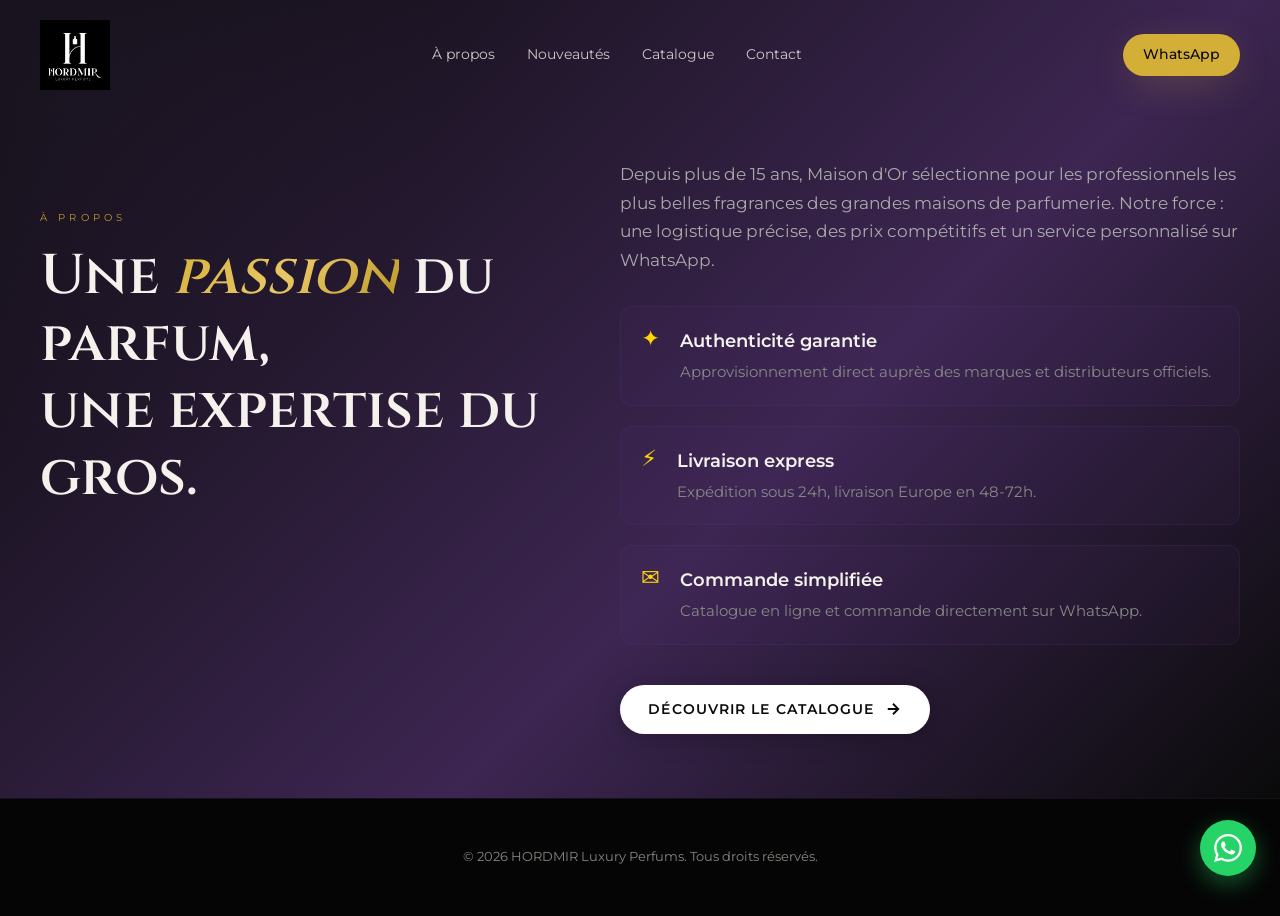
==== hordmir_ameliore/a-propos.html @ 3cbe3b8d "Refactor index.html and script.js; remove unused filters and update navigation links" ====
<!doctype html>
<html lang="fr">

<head>
  <meta charset="utf-8" />
  <meta name="viewport" content="width=device-width, initial-scale=1, viewport-fit=cover" />
  <title>À propos — HORDMIR Luxury Perfums</title>
  <meta name="description"
    content="HORDMIR : grossiste en parfums de luxe depuis plus de 15 ans. Authenticité, livraison express, commande WhatsApp." />

  <link rel="preconnect" href="https://fonts.googleapis.com" />
  <link rel="preconnect" href="https://fonts.gstatic.com" crossorigin />
  <link
    href="https://fonts.googleapis.com/css2?family=Cinzel:wght@400;600;700&family=Cormorant+Garamond:ital,wght@0,400;0,500;0,600;1,400;1,500&family=Montserrat:wght@300;400;500;600&display=swap"
    rel="stylesheet" />
  <link rel="stylesheet" href="style.css" />
</head>

<body>
  <header class="header">
    <div class="container header-inner">
      <a href="index.html#hero" class="logo"><img src="logo.jpeg" alt="HORDMIR Luxury Perfums" class="logo-img" /></a>
      <button class="menu-toggle" aria-label="Ouvrir le menu" aria-expanded="false">
        <span></span>
        <span></span>
        <span></span>
      </button>
      <nav class="nav" aria-label="Navigation principale">
        <a href="a-propos.html" aria-current="page">À propos</a>
        <a href="index.html#nouveautes">Nouveautés</a>
        <a href="index.html#catalogue">Catalogue</a>
        <a href="index.html#contact">Contact</a>
      </nav>
      <div class="header-actions">
        <a class="btn-wa" data-wa="default" href="#">WhatsApp</a>
      </div>
    </div>
  </header>

  <main>
    <section id="about" class="section about about--page-start">
      <div class="container about-grid">

        <div class="about-left">
          <p class="eyebrow">À propos</p>

          <h2 class="about-title">
            Une <span class="gold-gradient italic">passion</span> du parfum,<br />
            une expertise du gros.
          </h2>
        </div>

        <div class="about-right">
          <div class="about-text">
            <p>
              Depuis plus de 15 ans, Maison d'Or sélectionne pour les professionnels les plus belles
              fragrances des grandes maisons de parfumerie. Notre force : une logistique précise, des
              prix compétitifs et un service personnalisé sur WhatsApp.
            </p>
          </div>

          <div class="about-features">

            <div class="feature">
              <div class="feature-icon">✦</div>
              <div>
                <div class="feature-title">Authenticité garantie</div>
                <div class="feature-desc">
                  Approvisionnement direct auprès des marques et distributeurs officiels.
                </div>
              </div>
            </div>

            <div class="feature">
              <div class="feature-icon">⚡</div>
              <div>
                <div class="feature-title">Livraison express</div>
                <div class="feature-desc">
                  Expédition sous 24h, livraison Europe en 48-72h.
                </div>
              </div>
            </div>

            <div class="feature">
              <div class="feature-icon">✉</div>
              <div>
                <div class="feature-title">Commande simplifiée</div>
                <div class="feature-desc">
                  Catalogue en ligne et commande directement sur WhatsApp.
                </div>
              </div>
            </div>

          </div>

          <p class="about-cta-wrap">
            <a class="btn-primary" href="index.html#catalogue">
              DÉCOUVRIR LE CATALOGUE
              <svg width="18" height="18" viewBox="0 0 24 24" fill="none" stroke="currentColor" stroke-width="2.5">
                <path d="M5 12h14M12 5l7 7-7 7" />
              </svg>
            </a>
          </p>
        </div>

      </div>
    </section>
  </main>

  <footer class="footer">
    <div class="container">
      © <span id="year"></span> HORDMIR Luxury Perfums. Tous droits réservés.
    </div>
  </footer>

  <a class="fab" data-wa="default" href="#" aria-label="Contacter sur WhatsApp">
    <svg viewBox="0 0 24 24" fill="currentColor" aria-hidden="true">
      <path
        d="M17.472 14.382c-.297-.149-1.758-.867-2.03-.967-.273-.099-.471-.148-.67.15-.197.297-.767.966-.94 1.164-.173.199-.347.223-.644.075-.297-.15-1.255-.463-2.39-1.475-.883-.788-1.48-1.761-1.653-2.059-.173-.297-.018-.458.13-.606.134-.133.298-.347.446-.52.149-.174.198-.298.298-.497.099-.198.05-.371-.025-.52-.075-.149-.669-1.612-.916-2.207-.242-.579-.487-.5-.669-.51-.173-.008-.371-.01-.57-.01-.198 0-.52.074-.792.372-.272.297-1.04 1.016-1.04 2.479 0 1.462 1.065 2.875 1.213 3.074.149.198 2.096 3.2 5.077 4.487.709.306 1.262.489 1.694.625.712.227 1.36.195 1.871.118.571-.085 1.758-.719 2.006-1.413.248-.694.248-1.289.173-1.413-.074-.124-.272-.198-.57-.347m-5.421 7.403h-.004a9.87 9.87 0 01-5.031-1.378l-.361-.214-3.741.982.999-3.648-.235-.374a9.86 9.86 0 01-1.51-5.26c.001-5.45 4.436-9.884 9.888-9.884 2.64 0 5.122 1.03 6.988 2.898a9.825 9.825 0 012.893 6.994c-.003 5.45-4.437 9.884-9.885 9.884m8.413-18.297A11.815 11.815 0 0012.05 0C5.495 0 .16 5.335.157 11.892c0 2.096.547 4.142 1.588 5.945L.057 24l6.305-1.654a11.882 11.882 0 005.683 1.448h.005c6.554 0 11.89-5.335 11.893-11.893a11.821 11.821 0 00-3.48-8.413z" />
    </svg>
  </a>

  <script src="data.js"></script>
  <script src="script.js"></script>
</body>

</html>
---- hordmir_ameliore/style.css ----
/* ========== Tokens ========== */
:root {
  --black: #0A0A0A;
  --anthracite: #1A1A1A;
  --purple: #5B3A7A;
  --purple-dark: #3D2652;
  --purple-deep: #1E1228;
  --gold: #D4AF37;
  --gold-light: #E8C766;
  --ivory: #F5F2ED;
  --muted: #8A8580;
  --border: rgba(212, 175, 55, 0.15);
  --gold-gradient: linear-gradient(135deg, #D4AF37 0%, #E8C766 50%, #B8941F 100%);
  --card-gradient: linear-gradient(180deg, rgba(26, 26, 26, 0.6), rgba(10, 10, 10, 0.4));
  --shadow-gold: 0 10px 40px -10px rgba(212, 175, 55, 0.35);

  /* Violet-noir dégradés */
  --grad-vn-1: linear-gradient(160deg, #0A0A0A 0%, #1E1228 50%, #0A0A0A 100%);
  --grad-vn-2: linear-gradient(135deg, #0A0A0A 0%, #3D2652 60%, #0A0A0A 100%);
  --grad-vn-3: linear-gradient(180deg, #1E1228 0%, #0A0A0A 100%);
  --grad-vn-4: linear-gradient(180deg, #0A0A0A 0%, #2A1940 50%, #0A0A0A 100%);
  --grad-vn-5: linear-gradient(160deg, #1E1228 0%, #0A0A0A 40%, #2A1940 100%);

  --font-display: 'Cinzel', Georgia, serif;
  --font-serif: 'Cormorant Garamond', Georgia, serif;
  --font-sans: 'Montserrat', system-ui, sans-serif;
}

/* ========== Reset ========== */
*, *::before, *::after { box-sizing: border-box; margin: 0; padding: 0; }
html { scroll-behavior: smooth; -webkit-text-size-adjust: 100%; overflow-x: hidden; width: 100%; }
body {
  background: var(--black);
  color: var(--ivory);
  font-family: var(--font-sans);
  font-size: 16px;
  line-height: 1.6;
  -webkit-font-smoothing: antialiased;
  overflow-x: hidden;
  width: 100%;
  position: relative;
}
img { max-width: 100%; height: auto; display: block; }
a { color: inherit; text-decoration: none; }
button, input, select { font: inherit; color: inherit; }

h1, h2 { font-family: var(--font-display); font-weight: 600; line-height: 1.15; }
h3, h4 { font-family: var(--font-serif); font-weight: 500; line-height: 1.15; }

.container { max-width: 1280px; margin: 0 auto; padding: 0 1rem; width: 100%; }
@media (min-width: 480px) { .container { padding: 0 1.5rem; } }
@media (min-width: 1024px) { .container { padding: 0 2.5rem; } }

.gold-gradient {
  background: var(--gold-gradient);
  -webkit-background-clip: text;
  background-clip: text;
  color: transparent;
}
.italic { font-style: italic; }

/* ========== Header ========== */
.header {
  position: fixed; top: 0; left: 0; right: 0; z-index: 50;
  background: transparent;
  backdrop-filter: blur(0px);
  border-bottom: 1px solid transparent;
  transition: background 0.4s ease, backdrop-filter 0.4s ease, border-color 0.4s ease;
  width: 100%;
}
.header.scrolled {
  background: rgba(10, 10, 10, 0.92);
  backdrop-filter: blur(12px);
  border-bottom: 1px solid rgba(91, 58, 122, 0.3);
}
.header-inner {
  display: flex; align-items: center; justify-content: space-between;
  height: 80px;
  padding: 0 1rem;
}
@media (min-width: 480px) {
  .header-inner {
    height: 100px;
    padding: 0 1.5rem;
  }
}
@media (min-width: 1024px) {
  .header-inner {
    height: 110px;
    padding: 0 2.5rem;
  }
}

.logo {
  display: flex;
  align-items: center;
  justify-content: center;
  flex-shrink: 0;
  height: 70px;
}

.logo-img {
  height: 100%;
  width: auto;
  max-width: 180px;
  object-fit: contain;
}

.nav { display: none; gap: 1.5rem; }
.nav a { font-size: 0.85rem; color: rgba(245, 242, 237, 0.8); transition: color .2s; }
.nav a:hover { color: var(--gold); }
@media (min-width: 768px) { 
  .nav { 
    display: flex;
    gap: 2rem;
  } 
}

.header-actions { display: flex; align-items: center; gap: 0.75rem; }

.btn-wa {
  display: none;
  align-items: center; gap: 0.5rem;
  padding: 0.5rem 1rem;
  background: var(--gold);
  color: var(--black);
  border-radius: 999px;
  font-size: 0.75rem; font-weight: 500;
  box-shadow: var(--shadow-gold);
  transition: opacity .2s;
  border: none; cursor: pointer;
  white-space: nowrap;
}
.btn-wa:hover { opacity: 0.9; }
@media (min-width: 640px) { 
  .btn-wa { 
    display: inline-flex;
    padding: 0.625rem 1.25rem;
    font-size: 0.85rem;
  } 
}

/* ========== Hero ========== */
.hero {
  position: relative;
  min-height: 100vh;
  background: radial-gradient(ellipse 90% 100% at 65% 50%, #07010c 0%, #0d0712 45%, #000000 100%);
  overflow: hidden;
  display: flex;
  align-items: center;
  width: 100%;
}

.hero::before {
  content: '';
  position: absolute;
  inset: 0;
  background-image: url("data:image/svg+xml,%3Csvg viewBox='0 0 200 200' xmlns='http://www.w3.org/2000/svg'%3E%3Cfilter id='n'%3E%3CfeTurbulence type='fractalNoise' baseFrequency='0.9' numOctaves='4' stitchTiles='stitch'/%3E%3C/filter%3E%3Crect width='100%25' height='100%25' filter='url(%23n)' opacity='0.04'/%3E%3C/svg%3E");
  opacity: 0.4;
  pointer-events: none;
  z-index: 0;
}

.hero-inner {
  position: relative;
  z-index: 2;
  display: grid;
  grid-template-columns: 1fr;
  min-height: 100vh;
  align-items: center;
  gap: 2rem;
  padding: 80px 1rem 3rem;
  width: 100%;
}

@media (min-width: 768px) {
  .hero-inner {
    grid-template-columns: 55% 45%;
    gap: 0;
    padding: 70px 1.5rem 2rem;
  }
}

.hero-content {
  padding: 0;
  display: flex;
  flex-direction: column;
  justify-content: center;
  text-align: center;
}

@media (min-width: 768px) {
  .hero-content {
    padding: 0 2rem 0 0;
    text-align: left;
  }
}

.eyebrow {
  font-family: var(--font-sans);
  font-size: 0.65rem;
  letter-spacing: 0.4em;
  text-transform: uppercase;
  color: rgba(212, 175, 55, 0.85);
  margin-bottom: 1rem;
}

.hero h1 {
  font-family: var(--font-display);
  font-size: clamp(2.5rem, 8vw, 7.5rem);
  font-weight: 700;
  letter-spacing: 0.02em;
  color: #fff;
  line-height: 0.95;
  margin-bottom: 1.25rem;
  text-transform: uppercase;
}

.hero-description {
  font-family: var(--font-sans);
  color: rgba(245, 242, 237, 0.6);
  font-size: clamp(0.9rem, 2vw, 1rem);
  font-weight: 300;
  margin-bottom: 1.75rem;
  line-height: 1.8;
  max-width: 370px;
  margin-left: auto;
  margin-right: auto;
}

@media (min-width: 768px) {
  .hero-description {
    margin-left: 0;
  }
}

.hero-actions {
  display: flex;
  flex-wrap: wrap;
  gap: 1rem;
  align-items: center;
  justify-content: center;
  margin-bottom: 2rem;
}

@media (min-width: 768px) {
  .hero-actions {
    justify-content: flex-start;
  }
}

.btn-primary {
  display: inline-flex;
  align-items: center;
  gap: 0.6rem;
  padding: 0.875rem 1.75rem;
  background: #fff;
  color: #0A0A0A;
  border-radius: 999px;
  font-family: var(--font-sans);
  font-weight: 600;
  font-size: clamp(0.75rem, 1.5vw, 0.85rem);
  letter-spacing: 0.08em;
  text-transform: uppercase;
  border: none;
  cursor: pointer;
  transition: background .2s, transform .2s;
  box-shadow: 0 4px 24px rgba(0,0,0,0.25);
}

.btn-primary:hover {
  background: #F5F2ED;
  transform: translateY(-2px);
}

.hero-stats-inline {
  display: flex;
  align-items: center;
  justify-content: center;
  gap: 1.5rem;
  padding-top: 1.5rem;
  border-top: 1px solid rgba(212,175,55,0.2);
  flex-wrap: wrap;
}

@media (min-width: 768px) {
  .hero-stats-inline {
    justify-content: flex-start;
    gap: 1.75rem;
    padding-top: 2rem;
  }
}

.hsi { display: flex; flex-direction: column; gap: 0.2rem; }

.hsi-num {
  font-family: var(--font-display);
  font-size: clamp(1.2rem, 3vw, 1.6rem);
  font-weight: 600;
  color: var(--gold);
  line-height: 1;
}

.hsi-lbl {
  font-family: var(--font-sans);
  font-size: 0.6rem;
  letter-spacing: 0.25em;
  text-transform: uppercase;
  color: rgba(245,242,237,0.4);
}

.hsi-div {
  width: 1px;
  height: 36px;
  background: rgba(212,175,55,0.2);
  flex-shrink: 0;
  display: none;
}

@media (min-width: 480px) {
  .hsi-div {
    display: block;
  }
}

.hero-visual {
  position: relative;
  display: flex;
  align-items: center;
  justify-content: center;
  width: 100%;
}

.hero-product-img {
  width: 80%;
  max-width: 280px;
  height: auto;
  object-fit: contain;
  filter: drop-shadow(-20px 40px 80px rgba(0,0,0,0.6))
          drop-shadow(0 0 60px rgba(91,58,122,0.4));
  position: relative;
  z-index: 2;
}

@media (min-width: 768px) {
  .hero-product-img {
    width: 100%;
    max-width: 490px;
  }
}

/* ========== Sections ========== */
.section {
  padding: 4rem 0;
  width: 100%;
  overflow: hidden;
}

@media (min-width: 768px) {
  .section {
    padding: 7rem 0;
  }
}

.section-head {
  text-align: center;
  margin-bottom: 2.5rem;
  padding: 0 1rem;
}

.section-head h2 {
  font-size: clamp(1.75rem, 4vw, 3rem);
  margin: 0.75rem 0 1rem;
}

.section-head p {
  color: var(--muted);
  max-width: 36rem;
  margin: 0 auto;
  font-size: clamp(0.9rem, 2vw, 1rem);
}

/* ========== About ========== */
.about {
  padding: 4rem 0;
  background: var(--grad-vn-2);
  position: relative;
}

/* Première section (page dédiée) sous header fixe */
.about.about--page-start {
  padding-top: clamp(6.5rem, 12vh + 4rem, 10rem);
}

.about-cta-wrap {
  margin-top: 2.5rem;
}

.about::before {
  content: '';
  position: absolute;
  top: 0; left: 0;
  width: 500px; height: 500px;
  background: radial-gradient(ellipse at top left, rgba(91,58,122,0.18) 0%, transparent 65%);
  pointer-events: none;
}

.about-grid {
  display: grid;
  grid-template-columns: 1fr;
  gap: 3rem;
  position: relative;
  z-index: 1;
}

@media (min-width: 992px) {
  .about-grid {
    grid-template-columns: 1fr 1.2fr;
    align-items: start;
    gap: 4rem;
  }
}

.about-left {
  position: relative;
}

@media (min-width: 992px) {
  .about-left {
    top: 50px;
  }
}

.about-title {
  font-size: clamp(1.75rem, 5vw, 3.5rem);
  line-height: 1.2;
  margin-top: 10px;
}

.about-right {
  width: 100%;
}

.about-text {
  color: #aaa;
  line-height: 1.7;
  font-size: clamp(0.95rem, 2vw, 1.05rem);
}

.about-text p {
  margin-bottom: 20px;
}

.about-features {
  margin-top: 2rem;
  display: grid;
  gap: 1.25rem;
}

.feature {
  display: flex;
  gap: 1.25rem;
  align-items: flex-start;
  padding: 1.25rem;
  border-radius: 12px;
  background: rgba(91, 58, 122, 0.08);
  border: 1px solid rgba(91, 58, 122, 0.2);
  transition: background 0.2s, border-color 0.2s;
}

.feature:hover {
  background: rgba(91, 58, 122, 0.15);
  border-color: rgba(91, 58, 122, 0.35);
}

.feature-icon {
  color: gold;
  font-size: 1.4rem;
  flex-shrink: 0;
  line-height: 1;
}

.feature-title {
  font-weight: 600;
  margin-bottom: 5px;
  font-size: clamp(1rem, 2vw, 1.1rem);
  color: var(--ivory);
}

.feature-desc {
  color: #888;
  font-size: clamp(0.85rem, 1.5vw, 0.95rem);
}

/* ========== New Arrivals ========== */
.nouveautes {
  background: var(--grad-vn-4);
  position: relative;
}

.nouveautes::before {
  content: '';
  position: absolute;
  top: 50%; left: 50%;
  transform: translate(-50%, -50%);
  width: 700px; height: 500px;
  background: radial-gradient(ellipse, rgba(91,58,122,0.14) 0%, transparent 70%);
  pointer-events: none;
}

#new-arrivals-grid {
  position: relative;
  z-index: 1;
}

.parfum-card {
  display: flex;
  flex-direction: column;
  text-decoration: none;
  cursor: pointer;
  border-radius: 12px;
  overflow: hidden;
  background: linear-gradient(160deg, #1a0f24 0%, #111 60%);
  border: 1px solid rgba(91, 58, 122, 0.25);
  transition: transform 0.35s ease, border-color 0.35s ease, box-shadow 0.35s ease;
  height: 100%;
}

.parfum-card:hover {
  transform: translateY(-8px);
  border-color: rgba(91, 58, 122, 0.6);
  box-shadow: 0 20px 50px rgba(91, 58, 122, 0.2);
}

.parfum-img-wrap {
  width: 100%;
  aspect-ratio: 1 / 1.2;
  overflow: hidden;
  position: relative;
  background: #000;
}

.parfum-img-wrap img {
  width: 100%;
  height: 100%;
  object-fit: contain;
  padding: 1.5rem;
  transition: transform 0.5s ease;
}

.parfum-card:hover .parfum-img-wrap img { transform: scale(1.08); }

.parfum-info {
  padding: 1.25rem;
  display: flex;
  flex-direction: column;
  gap: 0.5rem;
  flex: 1;
}

.parfum-brand {
  font-size: 0.65rem;
  font-weight: 600;
  letter-spacing: 0.2em;
  text-transform: uppercase;
  color: var(--gold);
}

.parfum-name {
  font-family: var(--font-serif);
  font-size: 1.25rem;
  font-weight: 500;
  color: var(--ivory);
  line-height: 1.2;
}

.parfum-meta {
  font-size: 0.8rem;
  color: var(--muted);
}

.parfum-divider {
  width: 100%;
  height: 1px;
  background: rgba(212, 175, 55, 0.15);
  margin: 0.5rem 0;
}

.parfum-cta {
  font-size: 0.85rem;
  font-weight: 600;
  color: var(--gold);
  margin-top: auto;
}

/* ========== Catalogue ========== */
#catalogue {
  background: var(--grad-vn-5);
  position: relative;
}

.filters {
  background: rgba(91, 58, 122, 0.08);
  border: 1px solid rgba(91, 58, 122, 0.2);
  border-radius: 1rem;
  padding: 1.25rem;
  display: grid;
  gap: 1rem;
  grid-template-columns: 1fr;
  margin-bottom: 1.5rem;
  position: relative;
  z-index: 1;
}

@media (min-width: 640px) {
  .filters {
    grid-template-columns: repeat(2, 1fr);
  }
}

@media (min-width: 1024px) {
  .filters {
    grid-template-columns: 2fr 1fr auto;
    align-items: end;
  }
}

.filter-label {
  display: block;
  font-size: 0.7rem;
  letter-spacing: 0.15em;
  text-transform: uppercase;
  color: var(--muted);
  margin-bottom: 0.5rem;
}

.filter-input, .filter-select {
  width: 100%;
  background: rgba(10, 10, 10, 0.8);
  border: 1px solid rgba(91, 58, 122, 0.3);
  border-radius: 0.5rem;
  padding: 0.75rem;
  font-size: 0.9rem;
  color: var(--ivory);
  transition: border-color .2s;
}

.filter-input:focus, .filter-select:focus {
  outline: none;
  border-color: var(--gold);
}

.btn-reset {
  padding: 0.75rem 1.25rem;
  border: 1px solid rgba(212, 175, 55, 0.3);
  border-radius: 0.5rem;
  background: transparent;
  color: var(--muted);
  font-size: 0.75rem;
  font-weight: 600;
  letter-spacing: 0.1em;
  text-transform: uppercase;
  cursor: pointer;
  transition: all .2s;
}

.btn-reset:hover {
  color: var(--gold);
  border-color: var(--gold);
  background: rgba(212, 175, 55, 0.05);
}

.table-wrap {
  background: rgba(15, 10, 20, 0.6);
  border: 1px solid rgba(91, 58, 122, 0.2);
  border-radius: 1rem;
  overflow: hidden;
  position: relative;
  z-index: 1;
  width: 100%;
}

.table-scroll {
  overflow-x: auto;
  -webkit-overflow-scrolling: touch;
  width: 100%;
}

table {
  width: 100%;
  border-collapse: collapse;
  font-size: 0.9rem;
  min-width: 700px; /* Force scrollable on small screens */
}

@media (min-width: 768px) {
  table {
    min-width: 100%;
  }
}

thead {
  background: rgba(91, 58, 122, 0.2);
}

th, td {
  text-align: left;
  padding: 1rem;
}

th {
  font-size: 0.7rem;
  letter-spacing: 0.15em;
  text-transform: uppercase;
  color: var(--muted);
  font-weight: 600;
}

tbody tr {
  border-top: 1px solid rgba(91, 58, 122, 0.15);
  transition: background .2s;
}

tbody tr:hover {
  background: rgba(91, 58, 122, 0.1);
}

.cell-ref { font-family: monospace; color: var(--muted); font-size: 0.8rem; }
.cell-brand { color: var(--gold); font-weight: 600; }
.cell-name { font-family: var(--font-serif); font-size: 1.05rem; }



/* Visibility helpers for table */
.hide-sm { display: none; }
.hide-md { display: none; }

@media (min-width: 640px) {
  .hide-sm { display: table-cell; }
}
@media (min-width: 1024px) {
  .hide-md { display: table-cell; }
}

/* ========== Contact ========== */
.contact {
  background: linear-gradient(180deg, #0A0A0A 0%, #1E1228 40%, #2A1940 70%, #0A0A0A 100%);
  position: relative;
}

.contact-grid {
  display: flex;
  flex-direction: column;
  gap: 3rem;
  align-items: center;
  max-width: 600px;
  margin: 0 auto;
}

.contact-left {
  text-align: center;
  width: 100%;
}

.contact-right {
  width: 100%;
  display: flex;
  justify-content: center;
}

.contact-intro {
  text-align: center;
}

.contact-info-blocks {
  display: flex;
  flex-wrap: wrap;
  justify-content: center;
  gap: 2rem;
  margin-top: 2rem;
}

.info-block {
  display: flex;
  align-items: center;
  gap: 0.75rem;
  text-align: left;
  min-width: 180px;
}

/* icône */
.info-icon {
  width: 42px;
  height: 42px;
}

/* texte */
.info-block strong {
  font-size: 0.65rem;
}

.info-block span {
  font-size: 0.85rem;
}


.info-icon {
  width: 40px; height: 40px;
  background: rgba(212, 175, 55, 0.1);
  border: 1px solid rgba(212, 175, 55, 0.2);
  border-radius: 10px;
  display: flex; align-items: center; justify-content: center;
  color: var(--gold);
  flex-shrink: 0;
}

.info-block strong { display: block; font-size: 0.75rem; color: var(--muted); text-transform: uppercase; letter-spacing: 0.1em; }
.info-block span { color: var(--ivory); font-weight: 500; }

.maps-button-wrap {
  display: flex;
  align-items: flex-start; /* 🔥 change ici */
  justify-content: center;
  min-height: 250px; /* 🔥 réduit l’espace */
  padding-top: 1rem; /* petit ajustement propre */
}


@media (min-width: 768px) {
  .maps-button-wrap { min-height: 450px; }
}

.btn-maps {
  display: inline-flex;
  align-items: center;
  gap: 0.6rem;

  padding: 0.85rem 1.6rem; /* 🔥 moins épais */
  
  background: var(--gold);
  color: var(--black);

  border-radius: 999px; /* 🔥 style premium pill */

  font-size: 0.8rem; /* 🔥 plus discret */
  font-weight: 600;
  letter-spacing: 0.08em;
  text-transform: uppercase;

  transition: all 0.25s ease;
  box-shadow: 0 6px 25px -8px rgba(212, 175, 55, 0.5);
}


.btn-maps:hover {
  background: var(--gold-light);
  transform: translateY(-4px);
  box-shadow: 0 15px 50px -10px rgba(212, 175, 55, 0.6);
}

.btn-maps svg {
  width: 20px;
  height: 20px;
}


/* ========== Floating WhatsApp & Footer ========== */
.fab {
  position: fixed; bottom: 1.5rem; right: 1.5rem; z-index: 60;
  width: 3.5rem; height: 3.5rem; border-radius: 50%;
  background: #25D366; color: white;
  display: flex; align-items: center; justify-content: center;
  box-shadow: 0 8px 25px rgba(37, 211, 102, 0.4);
  transition: transform .2s;
}
.fab:hover { transform: scale(1.1); }
.fab svg { width: 1.75rem; height: 1.75rem; }

.footer {
  padding: 3rem 1rem;
  border-top: 1px solid rgba(91, 58, 122, 0.2);
  background: #050505;
  text-align: center;
  color: var(--muted);
  font-size: 0.8rem;
}

/* ========== Mobile Menu ========== */
.menu-toggle {
  display: flex; flex-direction: column; justify-content: space-between;
  width: 28px; height: 18px; background: transparent; border: none; cursor: pointer;
  z-index: 100;
}

@media (min-width: 768px) { .menu-toggle { display: none; } }

.menu-toggle span { width: 100%; height: 2px; background: var(--gold); transition: .3s; }
.menu-toggle.active span:nth-child(1) { transform: translateY(8px) rotate(45deg); }
.menu-toggle.active span:nth-child(2) { opacity: 0; }
.menu-toggle.active span:nth-child(3) { transform: translateY(-8px) rotate(-45deg); }

@media (max-width: 767px) {
  .nav {
    position: fixed; top: 0; right: -100%; width: 100%; height: 100vh;
    background: rgba(10, 10, 10, 0.98);
    display: flex; flex-direction: column; align-items: center; justify-content: center;
    gap: 2.5rem; transition: .4s cubic-bezier(0.4, 0, 0.2, 1);
    z-index: 90; backdrop-filter: blur(10px);
  }
  .nav.active { right: 0; }
  .nav a { font-size: 1.5rem; font-family: var(--font-display); }
}



/* ========== Pagination Premium ========== */
.pagination {
  display: flex;
  align-items: center;
  justify-content: center;
  gap: 1.5rem;
  margin-top: 2.5rem;
}

.page-info {
  font-size: 0.85rem;
  letter-spacing: 0.1em;
  color: var(--muted);
}

.btn-page {
  padding: 0.6rem 1.4rem;
  border-radius: 999px;
  border: 1px solid rgba(212, 175, 55, 0.3);
  background: transparent;
  color: var(--ivory);
  font-size: 0.75rem;
  font-weight: 600;
  letter-spacing: 0.1em;
  text-transform: uppercase;
  cursor: pointer;
  transition: all 0.25s ease;
}

/* hover */
.btn-page:hover:not(:disabled) {
  background: var(--gold);
  color: var(--black);
  border-color: var(--gold);
  box-shadow: 0 5px 20px rgba(212,175,55,0.3);
  transform: translateY(-2px);
}

/* disabled */
.btn-page:disabled {
  opacity: 0.3;
  cursor: not-allowed;
}
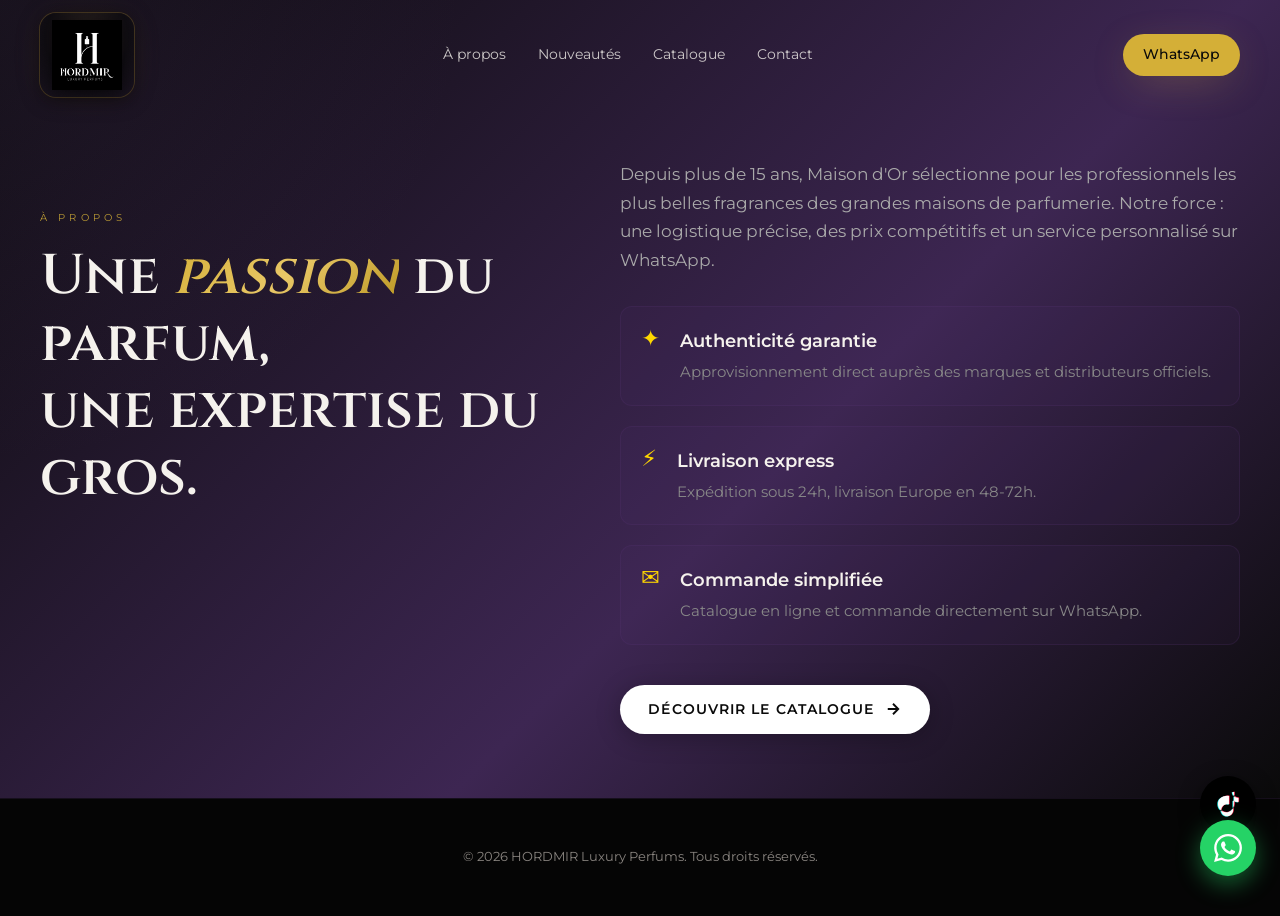
==== commit 980ae8bc: "UI: logo header, menu à droite, WhatsApp +212, nouveautés paginées, TikTok glitch Made-with: Cursor" ====
--- a/hordmir_ameliore/a-propos.html
+++ b/hordmir_ameliore/a-propos.html
@@ -20,19 +20,21 @@
   <header class="header">
     <div class="container header-inner">
       <a href="index.html#hero" class="logo"><img src="logo.jpeg" alt="HORDMIR Luxury Perfums" class="logo-img" /></a>
-      <button class="menu-toggle" aria-label="Ouvrir le menu" aria-expanded="false">
-        <span></span>
-        <span></span>
-        <span></span>
-      </button>
       <nav class="nav" aria-label="Navigation principale">
         <a href="a-propos.html" aria-current="page">À propos</a>
         <a href="index.html#nouveautes">Nouveautés</a>
         <a href="index.html#catalogue">Catalogue</a>
         <a href="index.html#contact">Contact</a>
       </nav>
-      <div class="header-actions">
-        <a class="btn-wa" data-wa="default" href="#">WhatsApp</a>
+      <div class="header-right">
+        <div class="header-actions">
+          <a class="btn-wa" data-wa="default" href="#">WhatsApp</a>
+        </div>
+        <button class="menu-toggle" aria-label="Ouvrir le menu" aria-expanded="false">
+          <span></span>
+          <span></span>
+          <span></span>
+        </button>
       </div>
     </div>
   </header>
@@ -113,12 +115,31 @@
     </div>
   </footer>
 
-  <a class="fab" data-wa="default" href="#" aria-label="Contacter sur WhatsApp">
-    <svg viewBox="0 0 24 24" fill="currentColor" aria-hidden="true">
-      <path
-        d="M17.472 14.382c-.297-.149-1.758-.867-2.03-.967-.273-.099-.471-.148-.67.15-.197.297-.767.966-.94 1.164-.173.199-.347.223-.644.075-.297-.15-1.255-.463-2.39-1.475-.883-.788-1.48-1.761-1.653-2.059-.173-.297-.018-.458.13-.606.134-.133.298-.347.446-.52.149-.174.198-.298.298-.497.099-.198.05-.371-.025-.52-.075-.149-.669-1.612-.916-2.207-.242-.579-.487-.5-.669-.51-.173-.008-.371-.01-.57-.01-.198 0-.52.074-.792.372-.272.297-1.04 1.016-1.04 2.479 0 1.462 1.065 2.875 1.213 3.074.149.198 2.096 3.2 5.077 4.487.709.306 1.262.489 1.694.625.712.227 1.36.195 1.871.118.571-.085 1.758-.719 2.006-1.413.248-.694.248-1.289.173-1.413-.074-.124-.272-.198-.57-.347m-5.421 7.403h-.004a9.87 9.87 0 01-5.031-1.378l-.361-.214-3.741.982.999-3.648-.235-.374a9.86 9.86 0 01-1.51-5.26c.001-5.45 4.436-9.884 9.888-9.884 2.64 0 5.122 1.03 6.988 2.898a9.825 9.825 0 012.893 6.994c-.003 5.45-4.437 9.884-9.885 9.884m8.413-18.297A11.815 11.815 0 0012.05 0C5.495 0 .16 5.335.157 11.892c0 2.096.547 4.142 1.588 5.945L.057 24l6.305-1.654a11.882 11.882 0 005.683 1.448h.005c6.554 0 11.89-5.335 11.893-11.893a11.821 11.821 0 00-3.48-8.413z" />
-    </svg>
-  </a>
+  <div class="fab-group" role="group" aria-label="Contact rapide">
+    <a class="fab fab-tiktok" data-tiktok href="#" aria-label="TikTok HORDMIR">
+      <svg class="tiktok-logo-svg" viewBox="0 0 24 24" aria-hidden="true" focusable="false">
+        <g>
+          <path
+            fill="#25F4EE"
+            transform="translate(-0.7, 0.35)"
+            d="M12.525.02c1.31-.02 2.61-.01 3.91-.02.08 1.53.63 3.09 1.75 4.17 1.12 1.11 2.7 1.62 4.24 1.79v4.26c-1.92-.05-3.8-.66-5.3-1.72v9.74c0 3.31-2.69 6-6 6s-6-2.69-6-6 2.69-6 6-6c.63 0 1.25.1 1.84.29V4.07c-.61-.18-1.24-.3-1.88-.3C5.61 3.77 2 7.38 2 12s3.61 8.23 8.06 8.23c4.45 0 8.06-3.61 8.06-8.06V.02h-5.57z" />
+          <path
+            fill="#FE2C55"
+            transform="translate(0.7, -0.35)"
+            d="M12.525.02c1.31-.02 2.61-.01 3.91-.02.08 1.53.63 3.09 1.75 4.17 1.12 1.11 2.7 1.62 4.24 1.79v4.26c-1.92-.05-3.8-.66-5.3-1.72v9.74c0 3.31-2.69 6-6 6s-6-2.69-6-6 2.69-6 6-6c.63 0 1.25.1 1.84.29V4.07c-.61-.18-1.24-.3-1.88-.3C5.61 3.77 2 7.38 2 12s3.61 8.23 8.06 8.23c4.45 0 8.06-3.61 8.06-8.06V.02h-5.57z" />
+          <path
+            fill="#ffffff"
+            d="M12.525.02c1.31-.02 2.61-.01 3.91-.02.08 1.53.63 3.09 1.75 4.17 1.12 1.11 2.7 1.62 4.24 1.79v4.26c-1.92-.05-3.8-.66-5.3-1.72v9.74c0 3.31-2.69 6-6 6s-6-2.69-6-6 2.69-6 6-6c.63 0 1.25.1 1.84.29V4.07c-.61-.18-1.24-.3-1.88-.3C5.61 3.77 2 7.38 2 12s3.61 8.23 8.06 8.23c4.45 0 8.06-3.61 8.06-8.06V.02h-5.57z" />
+        </g>
+      </svg>
+    </a>
+    <a class="fab fab-wa" data-wa="default" href="#" aria-label="Contacter sur WhatsApp">
+      <svg viewBox="0 0 24 24" fill="currentColor" aria-hidden="true">
+        <path
+          d="M17.472 14.382c-.297-.149-1.758-.867-2.03-.967-.273-.099-.471-.148-.67.15-.197.297-.767.966-.94 1.164-.173.199-.347.223-.644.075-.297-.15-1.255-.463-2.39-1.475-.883-.788-1.48-1.761-1.653-2.059-.173-.297-.018-.458.13-.606.134-.133.298-.347.446-.52.149-.174.198-.298.298-.497.099-.198.05-.371-.025-.52-.075-.149-.669-1.612-.916-2.207-.242-.579-.487-.5-.669-.51-.173-.008-.371-.01-.57-.01-.198 0-.52.074-.792.372-.272.297-1.04 1.016-1.04 2.479 0 1.462 1.065 2.875 1.213 3.074.149.198 2.096 3.2 5.077 4.487.709.306 1.262.489 1.694.625.712.227 1.36.195 1.871.118.571-.085 1.758-.719 2.006-1.413.248-.694.248-1.289.173-1.413-.074-.124-.272-.198-.57-.347m-5.421 7.403h-.004a9.87 9.87 0 01-5.031-1.378l-.361-.214-3.741.982.999-3.648-.235-.374a9.86 9.86 0 01-1.51-5.26c.001-5.45 4.436-9.884 9.888-9.884 2.64 0 5.122 1.03 6.988 2.898a9.825 9.825 0 012.893 6.994c-.003 5.45-4.437 9.884-9.885 9.884m8.413-18.297A11.815 11.815 0 0012.05 0C5.495 0 .16 5.335.157 11.892c0 2.096.547 4.142 1.588 5.945L.057 24l6.305-1.654a11.882 11.882 0 005.683 1.448h.005c6.554 0 11.89-5.335 11.893-11.893a11.821 11.821 0 00-3.48-8.413z" />
+      </svg>
+    </a>
+  </div>
 
   <script src="data.js"></script>
   <script src="script.js"></script>
--- a/hordmir_ameliore/style.css
+++ b/hordmir_ameliore/style.css
@@ -74,7 +74,12 @@
   border-bottom: 1px solid rgba(91, 58, 122, 0.3);
 }
 .header-inner {
-  display: flex; align-items: center; justify-content: space-between;
+  position: relative;
+  z-index: 1;
+  display: flex;
+  align-items: center;
+  justify-content: space-between;
+  gap: 0.75rem;
   height: 80px;
   padding: 0 1rem;
 }
@@ -96,27 +101,112 @@
   align-items: center;
   justify-content: center;
   flex-shrink: 0;
-  height: 70px;
+  height: 58px;
+  padding: 0.35rem 0.55rem;
+  border-radius: 14px;
+  background: radial-gradient(ellipse 80% 100% at 50% 30%, rgba(212, 175, 55, 0.12) 0%, rgba(10, 10, 10, 0.6) 55%, transparent 100%);
+  box-shadow:
+    0 0 0 1px rgba(212, 175, 55, 0.22),
+    0 4px 20px rgba(0, 0, 0, 0.45),
+    0 0 32px rgba(212, 175, 55, 0.08);
+  transition: box-shadow 0.35s ease, transform 0.35s ease;
+}
+
+.logo:hover {
+  box-shadow:
+    0 0 0 1px rgba(212, 175, 55, 0.35),
+    0 6px 28px rgba(0, 0, 0, 0.5),
+    0 0 40px rgba(212, 175, 55, 0.14);
+  transform: translateY(-1px);
 }
 
 .logo-img {
   height: 100%;
   width: auto;
-  max-width: 180px;
+  max-width: 200px;
+  max-height: 52px;
   object-fit: contain;
-}
-
-.nav { display: none; gap: 1.5rem; }
-.nav a { font-size: 0.85rem; color: rgba(245, 242, 237, 0.8); transition: color .2s; }
-.nav a:hover { color: var(--gold); }
-@media (min-width: 768px) { 
-  .nav { 
+  filter: drop-shadow(0 2px 8px rgba(0, 0, 0, 0.5));
+}
+
+@media (min-width: 480px) {
+  .logo {
+    height: 68px;
+    padding: 0.4rem 0.65rem;
+    border-radius: 16px;
+  }
+  .logo-img {
+    max-width: 220px;
+    max-height: 60px;
+  }
+}
+
+@media (min-width: 768px) {
+  .logo {
+    height: 76px;
+  }
+  .logo-img {
+    max-width: 240px;
+    max-height: 68px;
+  }
+}
+
+@media (min-width: 1024px) {
+  .logo {
+    height: 84px;
+    padding: 0.45rem 0.75rem;
+  }
+  .logo-img {
+    max-width: 260px;
+    max-height: 76px;
+  }
+}
+
+.nav {
+  display: none;
+  gap: 1.5rem;
+}
+.nav a {
+  font-size: 0.85rem;
+  color: rgba(245, 242, 237, 0.8);
+  transition: color 0.2s;
+}
+.nav a:hover {
+  color: var(--gold);
+}
+
+@media (min-width: 768px) {
+  .nav {
     display: flex;
+    flex: 1;
+    justify-content: center;
+    align-items: center;
     gap: 2rem;
-  } 
-}
-
-.header-actions { display: flex; align-items: center; gap: 0.75rem; }
+    margin: 0 0.5rem;
+  }
+}
+
+.header-right {
+  display: flex;
+  align-items: center;
+  justify-content: flex-end;
+  gap: 0.65rem;
+  flex-shrink: 0;
+  margin-left: auto;
+}
+
+@media (min-width: 768px) {
+  .header-right {
+    gap: 0.75rem;
+    margin-left: 0;
+  }
+}
+
+.header-actions {
+  display: flex;
+  align-items: center;
+  gap: 0.75rem;
+}
 
 .btn-wa {
   display: none;
@@ -864,17 +954,67 @@
 }
 
 
-/* ========== Floating WhatsApp & Footer ========== */
+/* ========== Floating WhatsApp / TikTok & Footer ========== */
+.fab-group {
+  position: fixed;
+  bottom: 1.5rem;
+  right: 1.5rem;
+  z-index: 60;
+  display: flex;
+  flex-direction: column;
+  align-items: flex-end;
+  gap: 0;
+}
+
 .fab {
-  position: fixed; bottom: 1.5rem; right: 1.5rem; z-index: 60;
-  width: 3.5rem; height: 3.5rem; border-radius: 50%;
-  background: #25D366; color: white;
-  display: flex; align-items: center; justify-content: center;
-  box-shadow: 0 8px 25px rgba(37, 211, 102, 0.4);
-  transition: transform .2s;
-}
-.fab:hover { transform: scale(1.1); }
-.fab svg { width: 1.75rem; height: 1.75rem; }
+  width: 3.5rem;
+  height: 3.5rem;
+  border-radius: 50%;
+  flex-shrink: 0;
+  color: #fff;
+  display: flex;
+  align-items: center;
+  justify-content: center;
+  transition: transform 0.2s, box-shadow 0.2s;
+  position: relative;
+}
+
+.fab:hover {
+  transform: scale(1.08);
+  z-index: 3;
+}
+
+.fab svg {
+  width: 1.75rem;
+  height: 1.75rem;
+}
+
+/* TikTok au-dessus, léger chevauchement sur WhatsApp */
+.fab-tiktok {
+  margin-bottom: -0.75rem;
+  z-index: 1;
+  background: #000000;
+  color: #ffffff;
+  box-shadow: 0 6px 20px rgba(0, 0, 0, 0.5);
+}
+
+.fab-tiktok .tiktok-logo-svg {
+  width: 1.5rem;
+  height: 1.5rem;
+  overflow: visible;
+  display: block;
+}
+
+
+.fab-wa {
+  z-index: 2;
+  background: #25d366;
+  box-shadow: 0 8px 25px rgba(37, 211, 102, 0.45);
+}
+
+.fab-wa:hover {
+  box-shadow: 0 10px 28px rgba(37, 211, 102, 0.55);
+}
 
 .footer {
   padding: 3rem 1rem;
@@ -887,17 +1027,58 @@
 
 /* ========== Mobile Menu ========== */
 .menu-toggle {
-  display: flex; flex-direction: column; justify-content: space-between;
-  width: 28px; height: 18px; background: transparent; border: none; cursor: pointer;
+  display: flex;
+  flex-direction: column;
+  justify-content: center;
+  align-items: center;
+  gap: 5px;
+  width: 44px;
+  height: 44px;
+  padding: 0;
+  border-radius: 12px;
+  border: 1px solid rgba(212, 175, 55, 0.28);
+  background: rgba(6, 6, 6, 0.72);
+  backdrop-filter: blur(10px);
+  cursor: pointer;
   z-index: 100;
-}
-
-@media (min-width: 768px) { .menu-toggle { display: none; } }
-
-.menu-toggle span { width: 100%; height: 2px; background: var(--gold); transition: .3s; }
-.menu-toggle.active span:nth-child(1) { transform: translateY(8px) rotate(45deg); }
-.menu-toggle.active span:nth-child(2) { opacity: 0; }
-.menu-toggle.active span:nth-child(3) { transform: translateY(-8px) rotate(-45deg); }
+  flex-shrink: 0;
+  transition: background 0.2s, border-color 0.2s, box-shadow 0.2s;
+}
+
+.menu-toggle:hover {
+  background: rgba(20, 20, 20, 0.88);
+  border-color: rgba(212, 175, 55, 0.45);
+  box-shadow: 0 0 20px rgba(212, 175, 55, 0.12);
+}
+
+@media (min-width: 768px) {
+  .menu-toggle {
+    display: none;
+  }
+}
+
+.menu-toggle span {
+  display: block;
+  width: 22px;
+  height: 2px;
+  border-radius: 1px;
+  background: var(--gold);
+  transition: transform 0.3s, opacity 0.3s;
+  flex-shrink: 0;
+}
+
+.menu-toggle.active span:nth-child(1) {
+  transform: translateY(7px) rotate(45deg);
+}
+
+.menu-toggle.active span:nth-child(2) {
+  opacity: 0;
+  transform: scaleX(0);
+}
+
+.menu-toggle.active span:nth-child(3) {
+  transform: translateY(-7px) rotate(-45deg);
+}
 
 @media (max-width: 767px) {
   .nav {
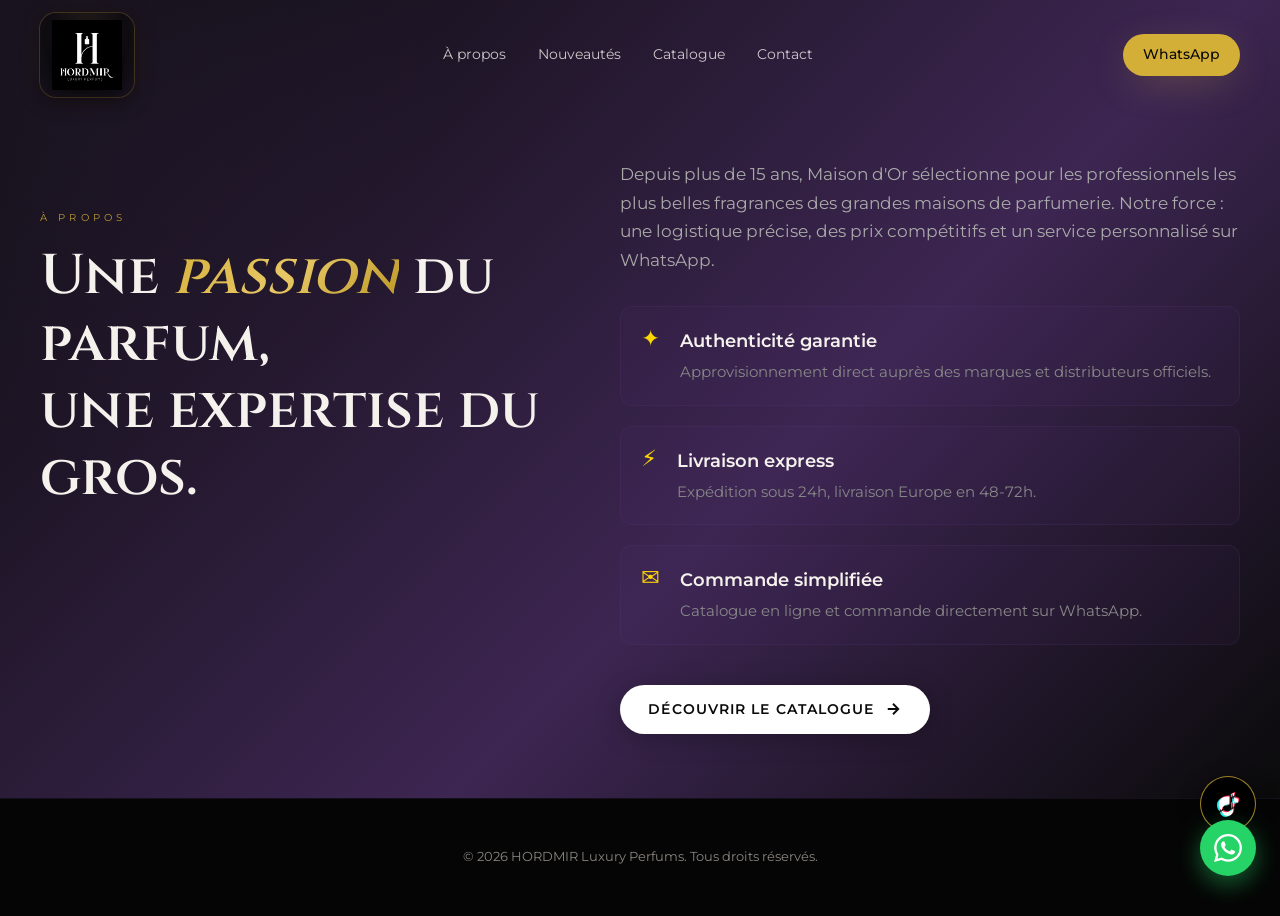
==== commit a94a5300: "Améliore l'expérience de recherche et le rendu des actions flottantes. Cette mise à jour ajoute une " ====
--- a/hordmir_ameliore/a-propos.html
+++ b/hordmir_ameliore/a-propos.html
@@ -118,19 +118,9 @@
   <div class="fab-group" role="group" aria-label="Contact rapide">
     <a class="fab fab-tiktok" data-tiktok href="#" aria-label="TikTok HORDMIR">
       <svg class="tiktok-logo-svg" viewBox="0 0 24 24" aria-hidden="true" focusable="false">
-        <g>
-          <path
-            fill="#25F4EE"
-            transform="translate(-0.7, 0.35)"
-            d="M12.525.02c1.31-.02 2.61-.01 3.91-.02.08 1.53.63 3.09 1.75 4.17 1.12 1.11 2.7 1.62 4.24 1.79v4.26c-1.92-.05-3.8-.66-5.3-1.72v9.74c0 3.31-2.69 6-6 6s-6-2.69-6-6 2.69-6 6-6c.63 0 1.25.1 1.84.29V4.07c-.61-.18-1.24-.3-1.88-.3C5.61 3.77 2 7.38 2 12s3.61 8.23 8.06 8.23c4.45 0 8.06-3.61 8.06-8.06V.02h-5.57z" />
-          <path
-            fill="#FE2C55"
-            transform="translate(0.7, -0.35)"
-            d="M12.525.02c1.31-.02 2.61-.01 3.91-.02.08 1.53.63 3.09 1.75 4.17 1.12 1.11 2.7 1.62 4.24 1.79v4.26c-1.92-.05-3.8-.66-5.3-1.72v9.74c0 3.31-2.69 6-6 6s-6-2.69-6-6 2.69-6 6-6c.63 0 1.25.1 1.84.29V4.07c-.61-.18-1.24-.3-1.88-.3C5.61 3.77 2 7.38 2 12s3.61 8.23 8.06 8.23c4.45 0 8.06-3.61 8.06-8.06V.02h-5.57z" />
-          <path
-            fill="#ffffff"
-            d="M12.525.02c1.31-.02 2.61-.01 3.91-.02.08 1.53.63 3.09 1.75 4.17 1.12 1.11 2.7 1.62 4.24 1.79v4.26c-1.92-.05-3.8-.66-5.3-1.72v9.74c0 3.31-2.69 6-6 6s-6-2.69-6-6 2.69-6 6-6c.63 0 1.25.1 1.84.29V4.07c-.61-.18-1.24-.3-1.88-.3C5.61 3.77 2 7.38 2 12s3.61 8.23 8.06 8.23c4.45 0 8.06-3.61 8.06-8.06V.02h-5.57z" />
-        </g>
+        <path
+          class="tiktok-logo-svg__glyph"
+          d="M12.525.02c1.31-.02 2.61-.01 3.91-.02.08 1.53.63 3.09 1.75 4.17 1.12 1.11 2.7 1.62 4.24 1.79v4.26c-1.92-.05-3.8-.66-5.3-1.72v9.74c0 3.31-2.69 6-6 6s-6-2.69-6-6 2.69-6 6-6c.63 0 1.25.1 1.84.29V4.07c-.61-.18-1.24-.3-1.88-.3C5.61 3.77 2 7.38 2 12s3.61 8.23 8.06 8.23c4.45 0 8.06-3.61 8.06-8.06V.02h-5.57z" />
       </svg>
     </a>
     <a class="fab fab-wa" data-wa="default" href="#" aria-label="Contacter sur WhatsApp">
--- a/hordmir_ameliore/style.css
+++ b/hordmir_ameliore/style.css
@@ -175,6 +175,35 @@
   color: var(--gold);
 }
 
+.header-search {
+  flex: 1;
+  min-width: 110px;
+  max-width: 260px;
+}
+
+.header-search-input {
+  width: 100%;
+  height: 38px;
+  border-radius: 999px;
+  border: 1px solid rgba(212, 175, 55, 0.34);
+  background: rgba(8, 8, 8, 0.72);
+  color: var(--ivory);
+  padding: 0 0.95rem;
+  font-size: 0.82rem;
+  outline: none;
+  transition: border-color 0.2s, box-shadow 0.2s, background 0.2s;
+}
+
+.header-search-input::placeholder {
+  color: rgba(245, 242, 237, 0.52);
+}
+
+.header-search-input:focus {
+  border-color: rgba(212, 175, 55, 0.66);
+  background: rgba(12, 12, 12, 0.9);
+  box-shadow: 0 0 0 3px rgba(212, 175, 55, 0.14);
+}
+
 @media (min-width: 768px) {
   .nav {
     display: flex;
@@ -183,6 +212,9 @@
     align-items: center;
     gap: 2rem;
     margin: 0 0.5rem;
+  }
+  .header-search {
+    max-width: 300px;
   }
 }
 
@@ -907,50 +939,54 @@
 .info-block strong { display: block; font-size: 0.75rem; color: var(--muted); text-transform: uppercase; letter-spacing: 0.1em; }
 .info-block span { color: var(--ivory); font-weight: 500; }
 
-.maps-button-wrap {
-  display: flex;
-  align-items: flex-start; /* 🔥 change ici */
-  justify-content: center;
-  min-height: 250px; /* 🔥 réduit l’espace */
-  padding-top: 1rem; /* petit ajustement propre */
-}
-
-
-@media (min-width: 768px) {
-  .maps-button-wrap { min-height: 450px; }
+.maps-card {
+  width: min(100%, 520px);
+  border-radius: 16px;
+  overflow: hidden;
+  border: 1px solid rgba(212, 175, 55, 0.22);
+  background: rgba(10, 10, 10, 0.75);
+  box-shadow: 0 18px 40px -20px rgba(0, 0, 0, 0.7);
+}
+
+.maps-embed {
+  display: block;
+  width: 100%;
+  height: 220px;
+  border: 0;
+  filter: saturate(0.95) contrast(1.02);
+}
+
+@media (min-width: 768px) {
+  .maps-embed {
+    height: 290px;
+  }
 }
 
 .btn-maps {
   display: inline-flex;
   align-items: center;
-  gap: 0.6rem;
-
-  padding: 0.85rem 1.6rem; /* 🔥 moins épais */
-  
-  background: var(--gold);
-  color: var(--black);
-
-  border-radius: 999px; /* 🔥 style premium pill */
-
-  font-size: 0.8rem; /* 🔥 plus discret */
+  justify-content: center;
+  gap: 0.55rem;
+  width: 100%;
+  padding: 0.85rem 1rem;
+  background: rgba(212, 175, 55, 0.16);
+  color: var(--gold-light);
+  border-top: 1px solid rgba(212, 175, 55, 0.25);
+  font-size: 0.78rem;
   font-weight: 600;
   letter-spacing: 0.08em;
   text-transform: uppercase;
-
-  transition: all 0.25s ease;
-  box-shadow: 0 6px 25px -8px rgba(212, 175, 55, 0.5);
-}
-
+  transition: background 0.25s ease, color 0.25s ease;
+}
 
 .btn-maps:hover {
-  background: var(--gold-light);
-  transform: translateY(-4px);
-  box-shadow: 0 15px 50px -10px rgba(212, 175, 55, 0.6);
+  background: rgba(212, 175, 55, 0.25);
+  color: #0a0a0a;
 }
 
 .btn-maps svg {
-  width: 20px;
-  height: 20px;
+  width: 18px;
+  height: 18px;
 }
 
 
@@ -995,14 +1031,23 @@
   z-index: 1;
   background: #000000;
   color: #ffffff;
+  border: 1.5px solid rgba(212, 175, 55, 0.75);
   box-shadow: 0 6px 20px rgba(0, 0, 0, 0.5);
 }
 
 .fab-tiktok .tiktok-logo-svg {
-  width: 1.5rem;
-  height: 1.5rem;
+  width: 1.42rem;
+  height: 1.42rem;
   overflow: visible;
   display: block;
+}
+
+.fab-tiktok .tiktok-logo-svg__glyph {
+  fill: #ffffff;
+  /* Effet "glitch" TikTok plus net */
+  filter:
+    drop-shadow(-1.3px 1px 0 #25f4ee)
+    drop-shadow(1.3px -1px 0 #fe2c55);
 }
 
 
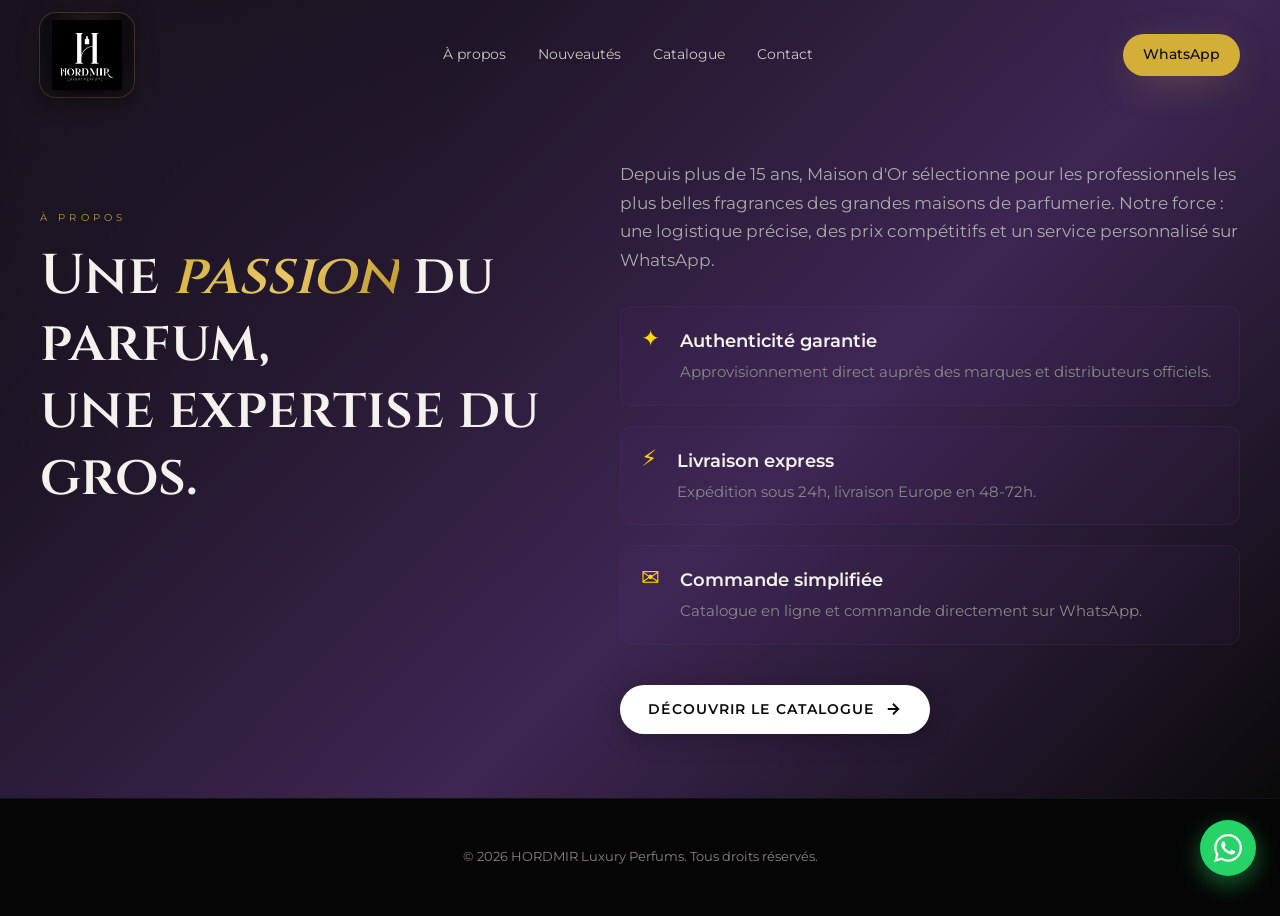
==== commit 862d785c: "Mobile: section sociale, suppression bulle TikTok, ajustements UI Made-with: Cursor" ====
--- a/hordmir_ameliore/a-propos.html
+++ b/hordmir_ameliore/a-propos.html
@@ -116,13 +116,6 @@
   </footer>
 
   <div class="fab-group" role="group" aria-label="Contact rapide">
-    <a class="fab fab-tiktok" data-tiktok href="#" aria-label="TikTok HORDMIR">
-      <svg class="tiktok-logo-svg" viewBox="0 0 24 24" aria-hidden="true" focusable="false">
-        <path
-          class="tiktok-logo-svg__glyph"
-          d="M12.525.02c1.31-.02 2.61-.01 3.91-.02.08 1.53.63 3.09 1.75 4.17 1.12 1.11 2.7 1.62 4.24 1.79v4.26c-1.92-.05-3.8-.66-5.3-1.72v9.74c0 3.31-2.69 6-6 6s-6-2.69-6-6 2.69-6 6-6c.63 0 1.25.1 1.84.29V4.07c-.61-.18-1.24-.3-1.88-.3C5.61 3.77 2 7.38 2 12s3.61 8.23 8.06 8.23c4.45 0 8.06-3.61 8.06-8.06V.02h-5.57z" />
-      </svg>
-    </a>
     <a class="fab fab-wa" data-wa="default" href="#" aria-label="Contacter sur WhatsApp">
       <svg viewBox="0 0 24 24" fill="currentColor" aria-hidden="true">
         <path
--- a/hordmir_ameliore/style.css
+++ b/hordmir_ameliore/style.css
@@ -101,8 +101,8 @@
   align-items: center;
   justify-content: center;
   flex-shrink: 0;
-  height: 58px;
-  padding: 0.35rem 0.55rem;
+  height: 52px;
+  padding: 0.25rem 0.45rem;
   border-radius: 14px;
   background: radial-gradient(ellipse 80% 100% at 50% 30%, rgba(212, 175, 55, 0.12) 0%, rgba(10, 10, 10, 0.6) 55%, transparent 100%);
   box-shadow:
@@ -123,8 +123,8 @@
 .logo-img {
   height: 100%;
   width: auto;
-  max-width: 200px;
-  max-height: 52px;
+  max-width: 160px;
+  max-height: 46px;
   object-fit: contain;
   filter: drop-shadow(0 2px 8px rgba(0, 0, 0, 0.5));
 }
@@ -177,19 +177,19 @@
 
 .header-search {
   flex: 1;
-  min-width: 110px;
-  max-width: 260px;
+  min-width: 90px;
+  max-width: 190px;
 }
 
 .header-search-input {
   width: 100%;
-  height: 38px;
+  height: 36px;
   border-radius: 999px;
   border: 1px solid rgba(212, 175, 55, 0.34);
   background: rgba(8, 8, 8, 0.72);
   color: var(--ivory);
-  padding: 0 0.95rem;
-  font-size: 0.82rem;
+  padding: 0 0.8rem;
+  font-size: 0.76rem;
   outline: none;
   transition: border-color 0.2s, box-shadow 0.2s, background 0.2s;
 }
@@ -802,6 +802,14 @@
   width: 100%;
 }
 
+.table-hint {
+  margin: 0 0 0.55rem;
+  text-align: right;
+  font-size: 0.68rem;
+  letter-spacing: 0.05em;
+  color: rgba(245, 242, 237, 0.58);
+}
+
 .table-scroll {
   overflow-x: auto;
   -webkit-overflow-scrolling: touch;
@@ -887,6 +895,9 @@
 .contact-right {
   width: 100%;
   display: flex;
+  flex-direction: column;
+  align-items: center;
+  gap: 1rem;
   justify-content: center;
 }
 
@@ -989,8 +1000,74 @@
   height: 18px;
 }
 
-
-/* ========== Floating WhatsApp / TikTok & Footer ========== */
+/* ========== Social Follow ========== */
+.social-follow {
+  width: min(100%, 520px);
+  padding: 0.95rem 1rem 1.15rem;
+  border-radius: 14px;
+  border: 1px solid rgba(212, 175, 55, 0.18);
+  background: rgba(10, 10, 10, 0.6);
+}
+
+.social-follow-title {
+  margin: 0 0 0.8rem;
+  font-size: 0.72rem;
+  letter-spacing: 0.16em;
+  text-transform: uppercase;
+  color: var(--muted);
+  text-align: center;
+}
+
+.social-links {
+  display: flex;
+  align-items: center;
+  justify-content: center;
+  gap: 0.9rem;
+}
+
+.social-link {
+  width: 44px;
+  height: 44px;
+  border-radius: 50%;
+  border: 1px solid rgba(212, 175, 55, 0.24);
+  display: inline-flex;
+  align-items: center;
+  justify-content: center;
+  color: var(--ivory);
+  background: rgba(18, 18, 18, 0.92);
+  transition: transform 0.18s, border-color 0.18s, box-shadow 0.18s;
+}
+
+.social-link svg {
+  width: 20px;
+  height: 20px;
+  fill: currentColor;
+}
+
+.social-link:hover {
+  transform: translateY(-2px);
+  border-color: rgba(212, 175, 55, 0.5);
+  box-shadow: 0 8px 24px -12px rgba(212, 175, 55, 0.5);
+}
+
+.social-link.tiktok:hover {
+  color: #ffffff;
+  box-shadow:
+    0 8px 24px -12px rgba(212, 175, 55, 0.45),
+    -2px 2px 0 rgba(37, 244, 238, 0.6),
+    2px -2px 0 rgba(254, 44, 85, 0.6);
+}
+
+.social-link.instagram:hover {
+  color: #feda75;
+}
+
+.social-link.facebook:hover {
+  color: #9ab7ff;
+}
+
+
+/* ========== Floating WhatsApp & Footer ========== */
 .fab-group {
   position: fixed;
   bottom: 1.5rem;
@@ -1000,6 +1077,43 @@
   flex-direction: column;
   align-items: flex-end;
   gap: 0;
+}
+
+@media (max-width: 767px) {
+  body {
+    padding-bottom: 5.25rem;
+  }
+
+  .header-inner {
+    gap: 0.45rem;
+    padding: 0 0.75rem;
+  }
+
+  .header-search {
+    min-width: 82px;
+    max-width: 150px;
+  }
+
+  .header-search-input {
+    height: 34px;
+    padding: 0 0.7rem;
+    font-size: 0.72rem;
+  }
+
+  .table-hint {
+    text-align: left;
+  }
+}
+
+@media (max-width: 420px) {
+  .header-search {
+    max-width: 120px;
+  }
+
+  .header-search-input::placeholder {
+    color: rgba(245, 242, 237, 0.4);
+    font-size: 0.69rem;
+  }
 }
 
 .fab {
@@ -1024,32 +1138,6 @@
   width: 1.75rem;
   height: 1.75rem;
 }
-
-/* TikTok au-dessus, léger chevauchement sur WhatsApp */
-.fab-tiktok {
-  margin-bottom: -0.75rem;
-  z-index: 1;
-  background: #000000;
-  color: #ffffff;
-  border: 1.5px solid rgba(212, 175, 55, 0.75);
-  box-shadow: 0 6px 20px rgba(0, 0, 0, 0.5);
-}
-
-.fab-tiktok .tiktok-logo-svg {
-  width: 1.42rem;
-  height: 1.42rem;
-  overflow: visible;
-  display: block;
-}
-
-.fab-tiktok .tiktok-logo-svg__glyph {
-  fill: #ffffff;
-  /* Effet "glitch" TikTok plus net */
-  filter:
-    drop-shadow(-1.3px 1px 0 #25f4ee)
-    drop-shadow(1.3px -1px 0 #fe2c55);
-}
-
 
 .fab-wa {
   z-index: 2;
@@ -1148,6 +1236,25 @@
   margin-top: 2.5rem;
 }
 
+@media (max-width: 640px) {
+  .pagination {
+    gap: 0.55rem;
+    margin-top: 1.15rem;
+    flex-wrap: nowrap;
+  }
+
+  .page-info {
+    font-size: 0.72rem;
+    letter-spacing: 0.06em;
+  }
+
+  .btn-page {
+    padding: 0.5rem 0.8rem;
+    font-size: 0.64rem;
+    letter-spacing: 0.06em;
+  }
+}
+
 .page-info {
   font-size: 0.85rem;
   letter-spacing: 0.1em;
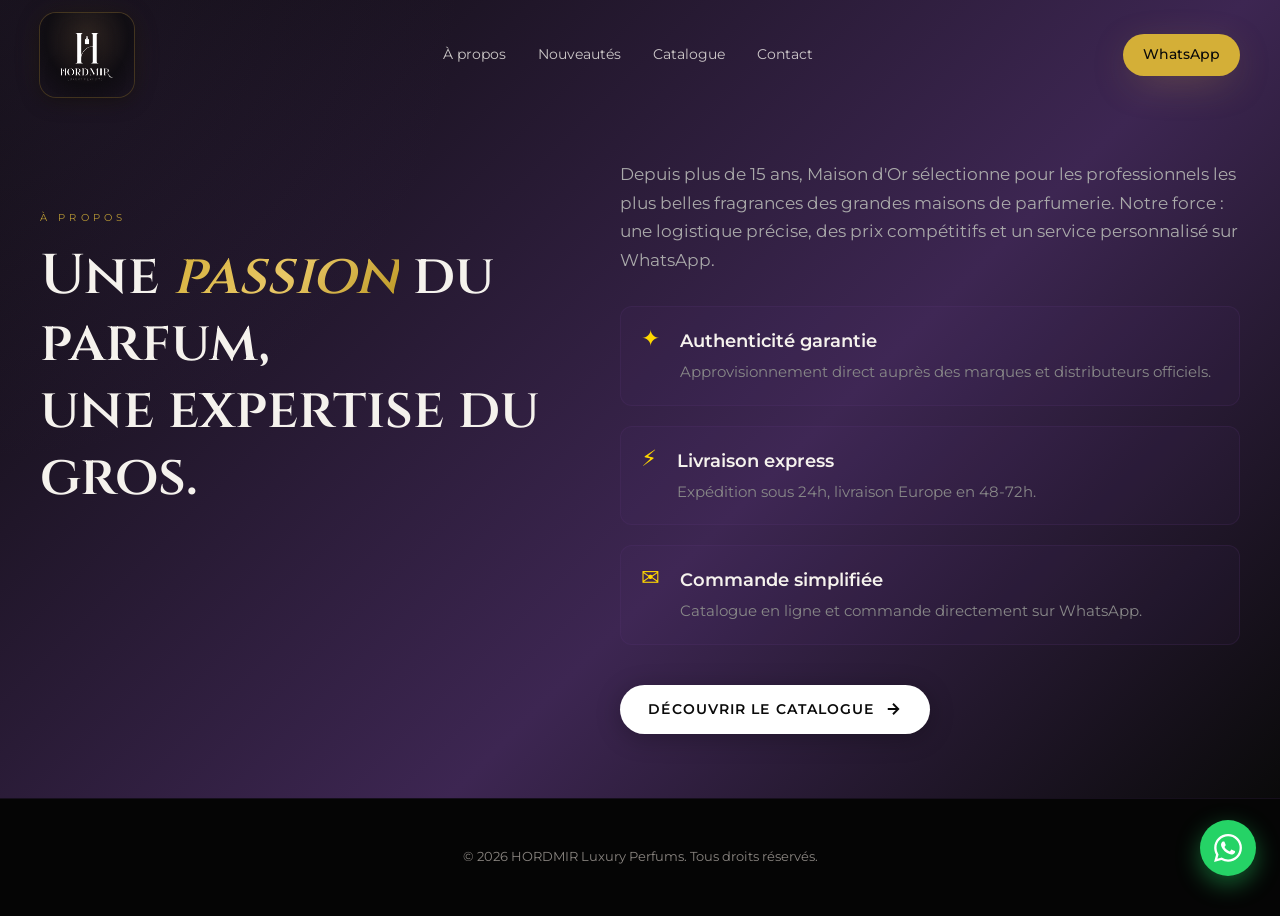
==== commit 27f75206: "Hardening sécurité Netlify + SEO technique Made-with: Cursor" ====
--- a/hordmir_ameliore/a-propos.html
+++ b/hordmir_ameliore/a-propos.html
@@ -7,6 +7,16 @@
   <title>À propos — HORDMIR Luxury Perfums</title>
   <meta name="description"
     content="HORDMIR : grossiste en parfums de luxe depuis plus de 15 ans. Authenticité, livraison express, commande WhatsApp." />
+  <meta property="og:title" content="À propos — HORDMIR Luxury Perfums" />
+  <meta property="og:description" content="Découvrez HORDMIR, grossiste B2B en parfums de luxe : authenticité, logistique et service pro." />
+  <meta property="og:type" content="website" />
+  <meta property="og:url" content="https://hordmirperfumes.netlify.app/a-propos.html" />
+  <meta property="og:image" content="https://hordmirperfumes.netlify.app/Logo.svg" />
+  <meta name="twitter:card" content="summary_large_image" />
+  <meta name="twitter:title" content="À propos — HORDMIR Luxury Perfums" />
+  <meta name="twitter:description" content="Présentation de HORDMIR, spécialiste grossiste parfums de luxe." />
+  <meta name="twitter:image" content="https://hordmirperfumes.netlify.app/Logo.svg" />
+  <link rel="canonical" href="https://hordmirperfumes.netlify.app/a-propos.html" />
 
   <link rel="preconnect" href="https://fonts.googleapis.com" />
   <link rel="preconnect" href="https://fonts.gstatic.com" crossorigin />
@@ -16,10 +26,10 @@
   <link rel="stylesheet" href="style.css" />
 </head>
 
-<body>
+<body data-page="about">
   <header class="header">
     <div class="container header-inner">
-      <a href="index.html#hero" class="logo"><img src="logo.jpeg" alt="HORDMIR Luxury Perfums" class="logo-img" /></a>
+      <a href="index.html#hero" class="logo"><img src="Logo.svg" alt="HORDMIR Luxury Perfums" class="logo-img" /></a>
       <nav class="nav" aria-label="Navigation principale">
         <a href="a-propos.html" aria-current="page">À propos</a>
         <a href="index.html#nouveautes">Nouveautés</a>
--- a/hordmir_ameliore/style.css
+++ b/hordmir_ameliore/style.css
@@ -192,6 +192,7 @@
   font-size: 0.76rem;
   outline: none;
   transition: border-color 0.2s, box-shadow 0.2s, background 0.2s;
+  cursor: text;
 }
 
 .header-search-input::placeholder {
@@ -202,6 +203,10 @@
   border-color: rgba(212, 175, 55, 0.66);
   background: rgba(12, 12, 12, 0.9);
   box-shadow: 0 0 0 3px rgba(212, 175, 55, 0.14);
+}
+
+body[data-page="home"] .header-search-input {
+  cursor: pointer;
 }
 
 @media (min-width: 768px) {
@@ -271,6 +276,25 @@
   display: flex;
   align-items: center;
   width: 100%;
+}
+
+/* ========== Search Page ========== */
+body[data-page="search"] .search-page-main {
+  min-height: 100vh;
+  padding-top: 88px;
+  background: radial-gradient(ellipse 90% 100% at 65% 50%, #07010c 0%, #0d0712 45%, #000000 100%);
+}
+
+@media (min-width: 480px) {
+  body[data-page="search"] .search-page-main {
+    padding-top: 108px;
+  }
+}
+
+@media (min-width: 1024px) {
+  body[data-page="search"] .search-page-main {
+    padding-top: 118px;
+  }
 }
 
 .hero::before {
@@ -1097,7 +1121,12 @@
   .header-search-input {
     height: 34px;
     padding: 0 0.7rem;
-    font-size: 0.72rem;
+    font-size: 16px; /* Evite le zoom auto iOS sur focus */
+  }
+
+  .filter-input,
+  .filter-select {
+    font-size: 16px; /* Evite le zoom auto iOS sur focus */
   }
 
   .table-hint {
@@ -1112,7 +1141,7 @@
 
   .header-search-input::placeholder {
     color: rgba(245, 242, 237, 0.4);
-    font-size: 0.69rem;
+    font-size: 0.82rem;
   }
 }
 
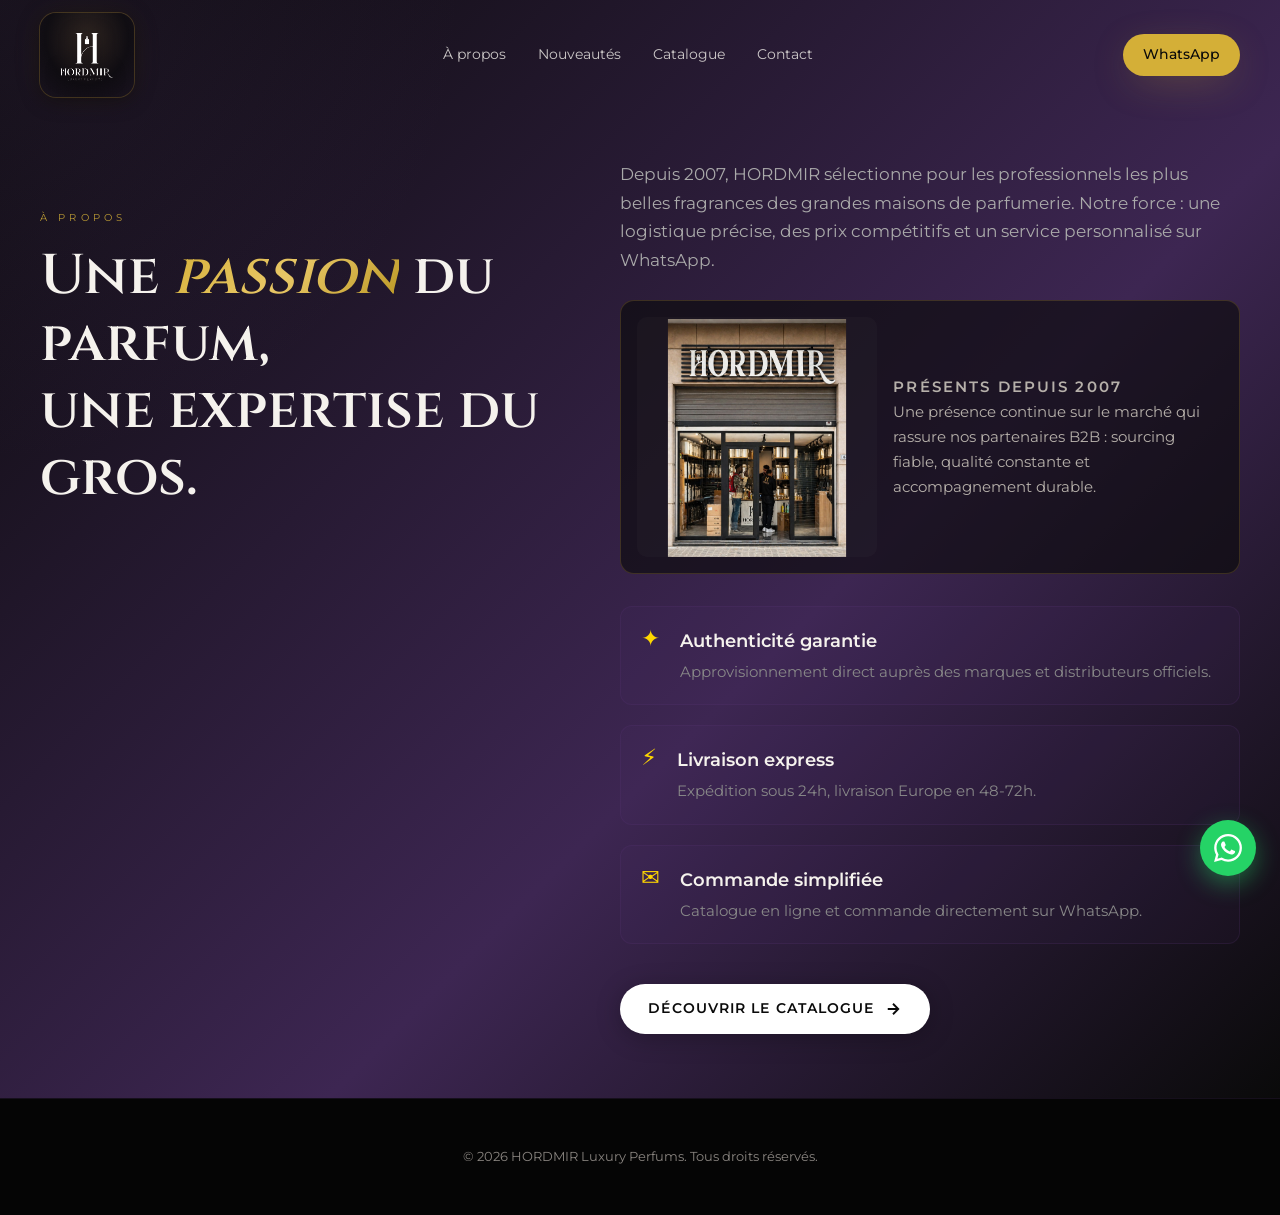
==== commit 3f9ee5e5: "Renforce la page À propos avec historique 2007 et visuel boutique Made-with: Cursor" ====
--- a/hordmir_ameliore/a-propos.html
+++ b/hordmir_ameliore/a-propos.html
@@ -6,7 +6,7 @@
   <meta name="viewport" content="width=device-width, initial-scale=1, viewport-fit=cover" />
   <title>À propos — HORDMIR Luxury Perfums</title>
   <meta name="description"
-    content="HORDMIR : grossiste en parfums de luxe depuis plus de 15 ans. Authenticité, livraison express, commande WhatsApp." />
+    content="HORDMIR : grossiste en parfums de luxe présent sur le marché depuis 2007. Authenticité, livraison express, commande WhatsApp." />
   <meta property="og:title" content="À propos — HORDMIR Luxury Perfums" />
   <meta property="og:description" content="Découvrez HORDMIR, grossiste B2B en parfums de luxe : authenticité, logistique et service pro." />
   <meta property="og:type" content="website" />
@@ -17,6 +17,8 @@
   <meta name="twitter:description" content="Présentation de HORDMIR, spécialiste grossiste parfums de luxe." />
   <meta name="twitter:image" content="https://hordmirperfumes.netlify.app/Logo.svg" />
   <link rel="canonical" href="https://hordmirperfumes.netlify.app/a-propos.html" />
+  <link rel="icon" type="image/jpeg" href="logo.jpeg" />
+  <link rel="apple-touch-icon" href="logo.jpeg" />
 
   <link rel="preconnect" href="https://fonts.googleapis.com" />
   <link rel="preconnect" href="https://fonts.gstatic.com" crossorigin />
@@ -65,10 +67,21 @@
         <div class="about-right">
           <div class="about-text">
             <p>
-              Depuis plus de 15 ans, Maison d'Or sélectionne pour les professionnels les plus belles
+              Depuis 2007, HORDMIR sélectionne pour les professionnels les plus belles
               fragrances des grandes maisons de parfumerie. Notre force : une logistique précise, des
               prix compétitifs et un service personnalisé sur WhatsApp.
             </p>
+          </div>
+
+          <div class="about-trust-card">
+            <img src="boutique.svg" alt="Boutique HORDMIR" class="about-boutique-img" />
+            <div class="about-trust-text">
+              <p class="about-trust-kicker">Présents depuis 2007</p>
+              <p>
+                Une présence continue sur le marché qui rassure nos partenaires B2B :
+                sourcing fiable, qualité constante et accompagnement durable.
+              </p>
+            </div>
           </div>
 
           <div class="about-features">
--- a/hordmir_ameliore/style.css
+++ b/hordmir_ameliore/style.css
@@ -603,6 +603,47 @@
   gap: 1.25rem;
 }
 
+.about-trust-card {
+  margin-top: 1.6rem;
+  padding: 1rem;
+  border-radius: 14px;
+  border: 1px solid rgba(212, 175, 55, 0.2);
+  background: rgba(10, 10, 10, 0.62);
+  display: grid;
+  gap: 1rem;
+  align-items: center;
+}
+
+.about-boutique-img {
+  width: 100%;
+  max-height: 240px;
+  object-fit: contain;
+  border-radius: 10px;
+  background: rgba(255, 255, 255, 0.02);
+}
+
+.about-trust-kicker {
+  margin: 0 0 0.4rem;
+  color: var(--gold-light);
+  text-transform: uppercase;
+  letter-spacing: 0.14em;
+  font-size: 0.72rem;
+  font-weight: 600;
+}
+
+.about-trust-text p {
+  margin: 0;
+  color: #b6b0aa;
+  line-height: 1.65;
+  font-size: 0.95rem;
+}
+
+@media (min-width: 900px) {
+  .about-trust-card {
+    grid-template-columns: minmax(190px, 240px) 1fr;
+  }
+}
+
 .feature {
   display: flex;
   gap: 1.25rem;
